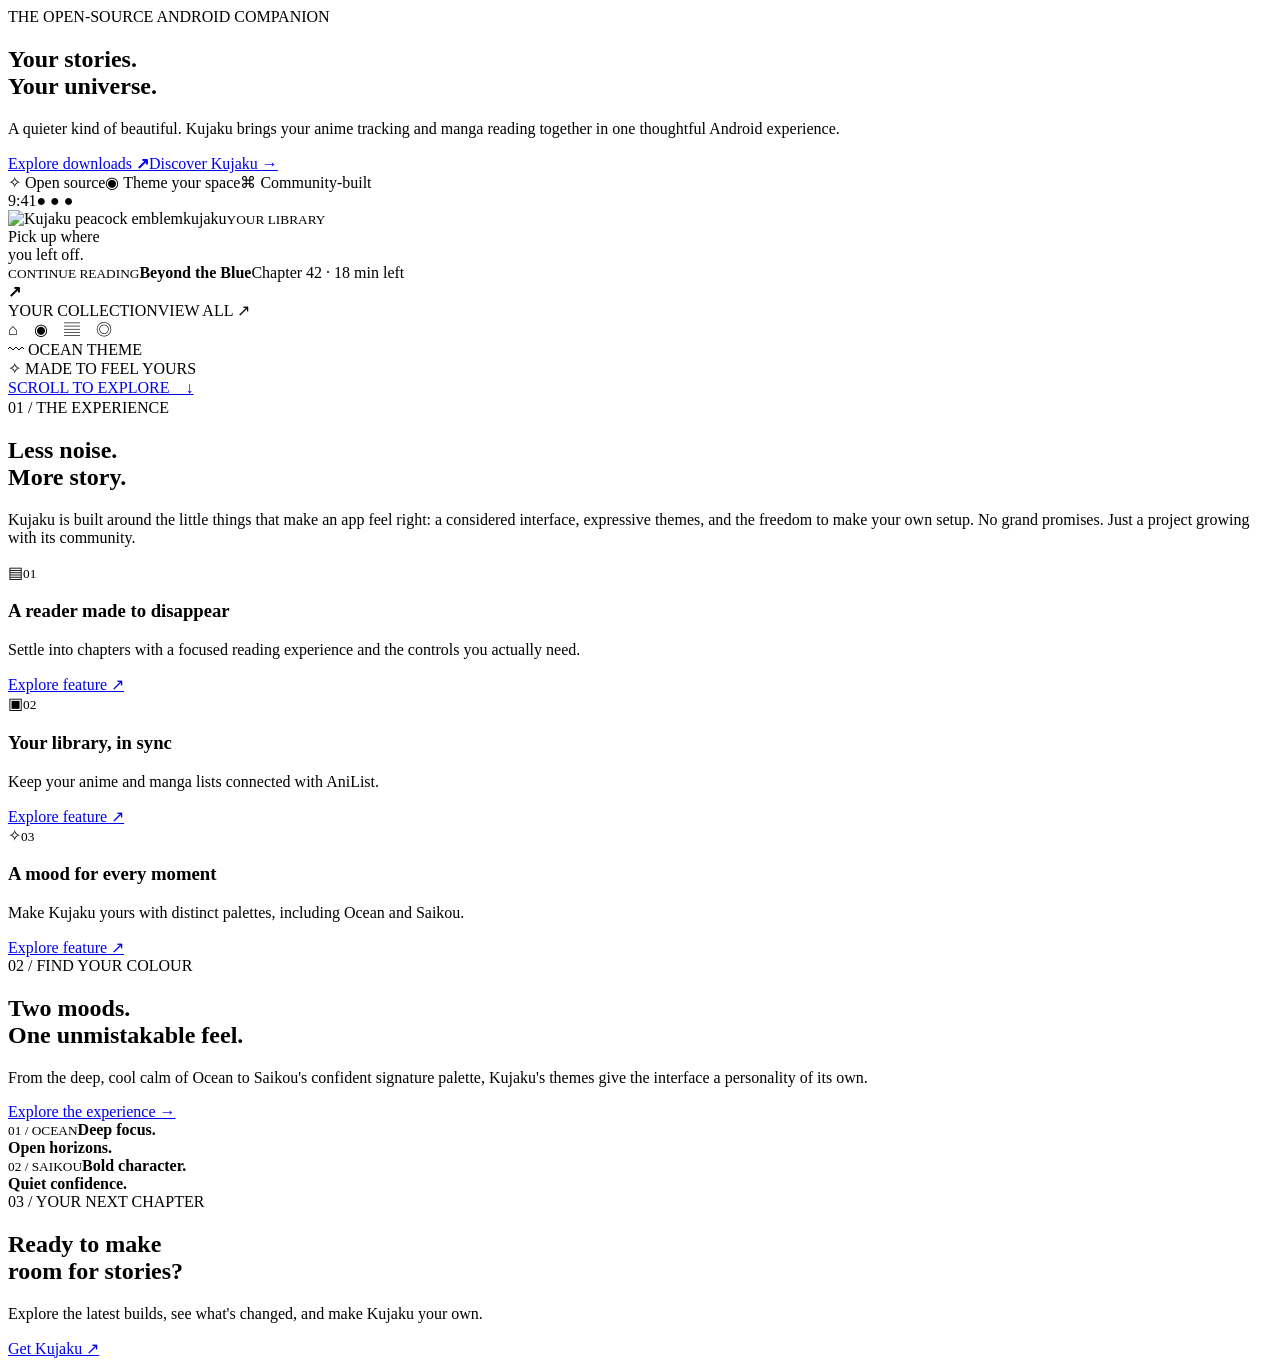
==== website/index.html @ 89265446 "Add premium multi-page Kujaku website" ====
<!doctype html><html lang="en"><head><meta charset="utf-8"><meta name="viewport" content="width=device-width,initial-scale=1"><meta name="theme-color" content="#071720"><title>Kujaku | Your stories. Your universe.</title><meta name="description" content="Discover Kujaku, a free and open-source Android app for anime tracking and manga reading. Explore a refined reader, AniList sync, expressive themes and more."><link rel="canonical" href="https://kujaku.vercel.app/"><meta property="og:type" content="website"><meta property="og:title" content="Kujaku | Your stories. Your universe."><meta property="og:description" content="A quieter kind of beautiful. Anime tracking and manga reading in one thoughtful Android experience."><meta property="og:image" content="https://raw.githubusercontent.com/Space4414/Kujaku/main/app/src/main/res/drawable-nodpi/kujaku_logo.webp"><link rel="icon" href="https://raw.githubusercontent.com/Space4414/Kujaku/main/app/src/main/res/drawable-nodpi/kujaku_logo.webp"><link rel="preconnect" href="https://fonts.googleapis.com"><link rel="preconnect" href="https://fonts.gstatic.com" crossorigin><link href="https://fonts.googleapis.com/css2?family=DM+Mono:wght@400;500&family=Manrope:wght@400;500;600;700;800&display=swap" rel="stylesheet"><link rel="stylesheet" href="/styles.css"></head><body data-page="home"><div id="site-header"></div><main><section class="hero wrap"><div class="hero-copy"><div class="eyebrow"><i></i> THE OPEN-SOURCE ANDROID COMPANION</div><h1>Your stories.<br><span class="gradient">Your universe.</span></h1><p class="lead">A quieter kind of beautiful. Kujaku brings your anime tracking and manga reading together in one thoughtful Android experience.</p><div class="actions"><a class="btn primary" href="/download.html">Explore downloads <b>↗</b></a><a class="btn quiet" href="/features.html">Discover Kujaku <b>→</b></a></div><div class="meta"><span>✧ Open source</span><span>◉ Theme your space</span><span>⌘ Community-built</span></div></div><div class="hero-art"><div class="orbit one"></div><div class="orbit two"></div><div class="phone"><div class="phone-status"><span>9:41</span><span>● ● ●</span></div><div class="phone-brand"><img src="https://raw.githubusercontent.com/Space4414/Kujaku/main/app/src/main/res/drawable-nodpi/kujaku_logo.webp" alt="Kujaku peacock emblem"><span>kujaku<small>YOUR LIBRARY</small></span></div><div class="phone-greeting">Pick up where<br>you left off.</div><div class="phone-card"><div class="poster p1"></div><div><small>CONTINUE READING</small><b>Beyond the Blue</b><span>Chapter 42 · 18 min left</span></div><b>↗</b></div><div class="phone-label"><span>YOUR COLLECTION</span><span>VIEW ALL ↗</span></div><div class="posters"><i class="poster p2"></i><i class="poster p3"></i><i class="poster p4"></i></div><div class="phone-tabs">⌂　◉　▤　◎</div></div><div class="chip chip-top">〰 OCEAN THEME</div><div class="chip chip-bottom">✧ MADE TO FEEL YOURS</div></div><a class="scroll" href="#experience">SCROLL TO EXPLORE　↓</a></section><section class="wrap intro" id="experience"><div class="kicker">01 / THE EXPERIENCE</div><div class="intro-grid"><h2>Less noise.<br><span class="muted">More story.</span></h2><p>Kujaku is built around the little things that make an app feel right: a considered interface, expressive themes, and the freedom to make your own setup. No grand promises. Just a project growing with its community.</p></div><div class="cards"><article><span class="ico">▤</span><small>01</small><h3>A reader made to disappear</h3><p>Settle into chapters with a focused reading experience and the controls you actually need.</p><a href="/features.html">Explore feature ↗</a></article><article><span class="ico">▣</span><small>02</small><h3>Your library, in sync</h3><p>Keep your anime and manga lists connected with AniList.</p><a href="/features.html">Explore feature ↗</a></article><article><span class="ico">✧</span><small>03</small><h3>A mood for every moment</h3><p>Make Kujaku yours with distinct palettes, including Ocean and Saikou.</p><a href="/features.html">Explore feature ↗</a></article></div></section><section class="theme-band"><div class="wrap theme-grid"><div><div class="kicker">02 / FIND YOUR COLOUR</div><h2>Two moods.<br><span class="muted">One unmistakable feel.</span></h2><p>From the deep, cool calm of Ocean to Saikou's confident signature palette, Kujaku's themes give the interface a personality of its own.</p><a class="text-link" href="/features.html">Explore the experience →</a></div><div class="theme-tiles"><div class="tile ocean"><small>01 / OCEAN</small><b>Deep focus.<br>Open horizons.</b><i></i></div><div class="tile saikou"><small>02 / SAIKOU</small><b>Bold character.<br>Quiet confidence.</b><i></i></div></div></div></section><section class="wrap final-cta"><div class="kicker">03 / YOUR NEXT CHAPTER</div><h2>Ready to make<br><span class="gradient">room for stories?</span></h2><p>Explore the latest builds, see what's changed, and make Kujaku your own.</p><a class="btn primary" href="/download.html">Get Kujaku ↗</a></section></main><div id="site-footer"></div><script src="/script.js" defer></script></body></html>
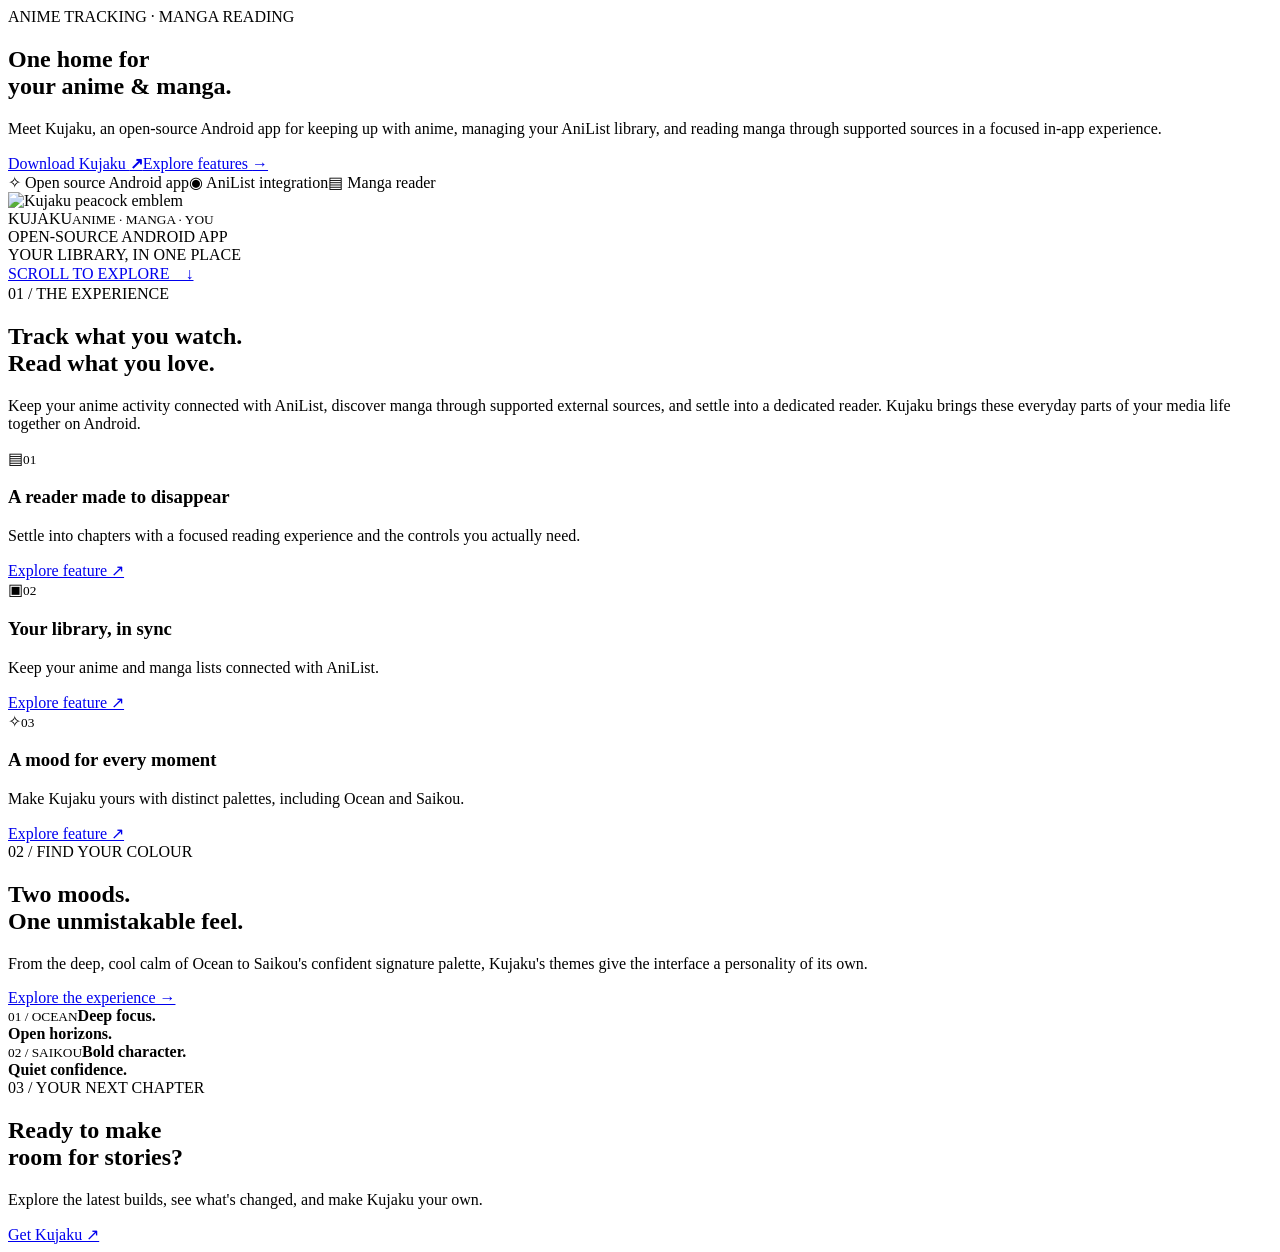
==== commit 55ce3b32: "Refocus Kujaku homepage on manga and anime" ====
--- a/website/index.html
+++ b/website/index.html
@@ -1 +1 @@
-<!doctype html><html lang="en"><head><meta charset="utf-8"><meta name="viewport" content="width=device-width,initial-scale=1"><meta name="theme-color" content="#071720"><title>Kujaku | Your stories. Your universe.</title><meta name="description" content="Discover Kujaku, a free and open-source Android app for anime tracking and manga reading. Explore a refined reader, AniList sync, expressive themes and more."><link rel="canonical" href="https://kujaku.vercel.app/"><meta property="og:type" content="website"><meta property="og:title" content="Kujaku | Your stories. Your universe."><meta property="og:description" content="A quieter kind of beautiful. Anime tracking and manga reading in one thoughtful Android experience."><meta property="og:image" content="https://raw.githubusercontent.com/Space4414/Kujaku/main/app/src/main/res/drawable-nodpi/kujaku_logo.webp"><link rel="icon" href="https://raw.githubusercontent.com/Space4414/Kujaku/main/app/src/main/res/drawable-nodpi/kujaku_logo.webp"><link rel="preconnect" href="https://fonts.googleapis.com"><link rel="preconnect" href="https://fonts.gstatic.com" crossorigin><link href="https://fonts.googleapis.com/css2?family=DM+Mono:wght@400;500&family=Manrope:wght@400;500;600;700;800&display=swap" rel="stylesheet"><link rel="stylesheet" href="/styles.css"></head><body data-page="home"><div id="site-header"></div><main><section class="hero wrap"><div class="hero-copy"><div class="eyebrow"><i></i> THE OPEN-SOURCE ANDROID COMPANION</div><h1>Your stories.<br><span class="gradient">Your universe.</span></h1><p class="lead">A quieter kind of beautiful. Kujaku brings your anime tracking and manga reading together in one thoughtful Android experience.</p><div class="actions"><a class="btn primary" href="/download.html">Explore downloads <b>↗</b></a><a class="btn quiet" href="/features.html">Discover Kujaku <b>→</b></a></div><div class="meta"><span>✧ Open source</span><span>◉ Theme your space</span><span>⌘ Community-built</span></div></div><div class="hero-art"><div class="orbit one"></div><div class="orbit two"></div><div class="phone"><div class="phone-status"><span>9:41</span><span>● ● ●</span></div><div class="phone-brand"><img src="https://raw.githubusercontent.com/Space4414/Kujaku/main/app/src/main/res/drawable-nodpi/kujaku_logo.webp" alt="Kujaku peacock emblem"><span>kujaku<small>YOUR LIBRARY</small></span></div><div class="phone-greeting">Pick up where<br>you left off.</div><div class="phone-card"><div class="poster p1"></div><div><small>CONTINUE READING</small><b>Beyond the Blue</b><span>Chapter 42 · 18 min left</span></div><b>↗</b></div><div class="phone-label"><span>YOUR COLLECTION</span><span>VIEW ALL ↗</span></div><div class="posters"><i class="poster p2"></i><i class="poster p3"></i><i class="poster p4"></i></div><div class="phone-tabs">⌂　◉　▤　◎</div></div><div class="chip chip-top">〰 OCEAN THEME</div><div class="chip chip-bottom">✧ MADE TO FEEL YOURS</div></div><a class="scroll" href="#experience">SCROLL TO EXPLORE　↓</a></section><section class="wrap intro" id="experience"><div class="kicker">01 / THE EXPERIENCE</div><div class="intro-grid"><h2>Less noise.<br><span class="muted">More story.</span></h2><p>Kujaku is built around the little things that make an app feel right: a considered interface, expressive themes, and the freedom to make your own setup. No grand promises. Just a project growing with its community.</p></div><div class="cards"><article><span class="ico">▤</span><small>01</small><h3>A reader made to disappear</h3><p>Settle into chapters with a focused reading experience and the controls you actually need.</p><a href="/features.html">Explore feature ↗</a></article><article><span class="ico">▣</span><small>02</small><h3>Your library, in sync</h3><p>Keep your anime and manga lists connected with AniList.</p><a href="/features.html">Explore feature ↗</a></article><article><span class="ico">✧</span><small>03</small><h3>A mood for every moment</h3><p>Make Kujaku yours with distinct palettes, including Ocean and Saikou.</p><a href="/features.html">Explore feature ↗</a></article></div></section><section class="theme-band"><div class="wrap theme-grid"><div><div class="kicker">02 / FIND YOUR COLOUR</div><h2>Two moods.<br><span class="muted">One unmistakable feel.</span></h2><p>From the deep, cool calm of Ocean to Saikou's confident signature palette, Kujaku's themes give the interface a personality of its own.</p><a class="text-link" href="/features.html">Explore the experience →</a></div><div class="theme-tiles"><div class="tile ocean"><small>01 / OCEAN</small><b>Deep focus.<br>Open horizons.</b><i></i></div><div class="tile saikou"><small>02 / SAIKOU</small><b>Bold character.<br>Quiet confidence.</b><i></i></div></div></div></section><section class="wrap final-cta"><div class="kicker">03 / YOUR NEXT CHAPTER</div><h2>Ready to make<br><span class="gradient">room for stories?</span></h2><p>Explore the latest builds, see what's changed, and make Kujaku your own.</p><a class="btn primary" href="/download.html">Get Kujaku ↗</a></section></main><div id="site-footer"></div><script src="/script.js" defer></script></body></html>+<!doctype html><html lang="en"><head><meta charset="utf-8"><meta name="viewport" content="width=device-width,initial-scale=1"><meta name="theme-color" content="#071720"><title>Kujaku | Your stories. Your universe.</title><meta name="description" content="Discover Kujaku, a free and open-source Android app for anime tracking and manga reading. Explore a refined reader, AniList sync, expressive themes and more."><link rel="canonical" href="https://kujaku.vercel.app/"><meta property="og:type" content="website"><meta property="og:title" content="Kujaku | Your stories. Your universe."><meta property="og:description" content="A quieter kind of beautiful. Anime tracking and manga reading in one thoughtful Android experience."><meta property="og:image" content="https://raw.githubusercontent.com/Space4414/Kujaku/main/app/src/main/res/drawable-nodpi/kujaku_logo.webp"><link rel="icon" href="https://raw.githubusercontent.com/Space4414/Kujaku/main/app/src/main/res/drawable-nodpi/kujaku_logo.webp"><link rel="preconnect" href="https://fonts.googleapis.com"><link rel="preconnect" href="https://fonts.gstatic.com" crossorigin><link href="https://fonts.googleapis.com/css2?family=DM+Mono:wght@400;500&family=Manrope:wght@400;500;600;700;800&display=swap" rel="stylesheet"><link rel="stylesheet" href="/styles.css"><script type="application/ld+json">{"@context":"https://schema.org","@type":"SoftwareApplication","name":"Kujaku","applicationCategory":"EntertainmentApplication","operatingSystem":"Android","description":"An open-source Android app for anime tracking and manga reading, with AniList integration, external sources and customizable themes.","downloadUrl":"https://github.com/Space4414/Kujaku/releases","softwareVersion":"3.2.3","author":{"@type":"Person","name":"Space4414"},"offers":{"@type":"Offer","price":"0","priceCurrency":"USD"}}</script></head><body data-page="home"><div id="site-header"></div><main><section class="hero wrap"><div class="hero-copy"><div class="eyebrow"><i></i> ANIME TRACKING · MANGA READING</div><h1>One home for<br><span class="gradient">your anime & manga.</span></h1><p class="lead">Meet Kujaku, an open-source Android app for keeping up with anime, managing your AniList library, and reading manga through supported sources in a focused in-app experience.</p><div class="actions"><a class="btn primary" href="/download.html">Download Kujaku <b>↗</b></a><a class="btn quiet" href="/features.html">Explore features <b>→</b></a></div><div class="meta"><span>✧ Open source Android app</span><span>◉ AniList integration</span><span>▤ Manga reader</span></div></div><div class="hero-art brand-art" aria-label="Kujaku peacock emblem"><div class="brand-halo"></div><div class="brand-orbit"></div><div class="brand-emblem"><img src="https://raw.githubusercontent.com/Space4414/Kujaku/main/app/src/main/res/drawable-nodpi/kujaku_logo.webp" alt="Kujaku peacock emblem"></div><div class="brand-caption"><span>KUJAKU</span><small>ANIME · MANGA · YOU</small></div><div class="brand-note note-one">OPEN-SOURCE ANDROID APP</div><div class="brand-note note-two">YOUR LIBRARY, IN ONE PLACE</div></div><a class="scroll" href="#experience">SCROLL TO EXPLORE　↓</a></section><section class="wrap intro" id="experience"><div class="kicker">01 / THE EXPERIENCE</div><div class="intro-grid"><h2>Track what you watch.<br><span class="muted">Read what you love.</span></h2><p>Keep your anime activity connected with AniList, discover manga through supported external sources, and settle into a dedicated reader. Kujaku brings these everyday parts of your media life together on Android.</p></div><div class="cards"><article><span class="ico">▤</span><small>01</small><h3>A reader made to disappear</h3><p>Settle into chapters with a focused reading experience and the controls you actually need.</p><a href="/features.html">Explore feature ↗</a></article><article><span class="ico">▣</span><small>02</small><h3>Your library, in sync</h3><p>Keep your anime and manga lists connected with AniList.</p><a href="/features.html">Explore feature ↗</a></article><article><span class="ico">✧</span><small>03</small><h3>A mood for every moment</h3><p>Make Kujaku yours with distinct palettes, including Ocean and Saikou.</p><a href="/features.html">Explore feature ↗</a></article></div></section><section class="theme-band"><div class="wrap theme-grid"><div><div class="kicker">02 / FIND YOUR COLOUR</div><h2>Two moods.<br><span class="muted">One unmistakable feel.</span></h2><p>From the deep, cool calm of Ocean to Saikou's confident signature palette, Kujaku's themes give the interface a personality of its own.</p><a class="text-link" href="/features.html">Explore the experience →</a></div><div class="theme-tiles"><div class="tile ocean"><small>01 / OCEAN</small><b>Deep focus.<br>Open horizons.</b><i></i></div><div class="tile saikou"><small>02 / SAIKOU</small><b>Bold character.<br>Quiet confidence.</b><i></i></div></div></div></section><section class="wrap final-cta"><div class="kicker">03 / YOUR NEXT CHAPTER</div><h2>Ready to make<br><span class="gradient">room for stories?</span></h2><p>Explore the latest builds, see what's changed, and make Kujaku your own.</p><a class="btn primary" href="/download.html">Get Kujaku ↗</a></section></main><div id="site-footer"></div><script src="/script.js" defer></script></body></html>
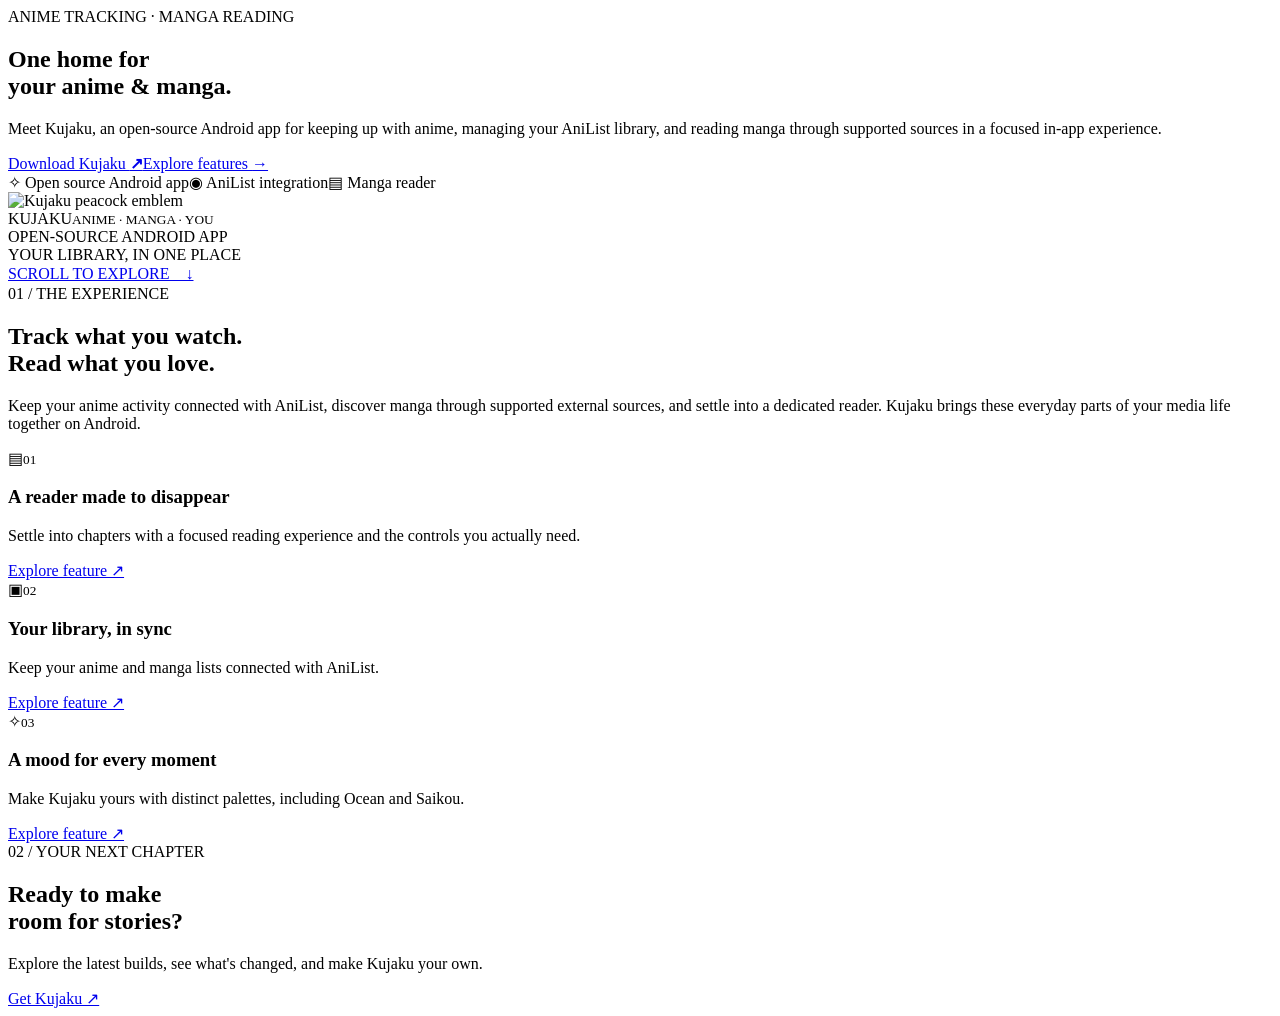
==== commit 90556069: "Remove homepage theme showcase and adopt Anton typography" ====
--- a/website/index.html
+++ b/website/index.html
@@ -1 +1 @@
-<!doctype html><html lang="en"><head><meta charset="utf-8"><meta name="viewport" content="width=device-width,initial-scale=1"><meta name="theme-color" content="#071720"><title>Kujaku | Your stories. Your universe.</title><meta name="description" content="Discover Kujaku, a free and open-source Android app for anime tracking and manga reading. Explore a refined reader, AniList sync, expressive themes and more."><link rel="canonical" href="https://kujaku.vercel.app/"><meta property="og:type" content="website"><meta property="og:title" content="Kujaku | Your stories. Your universe."><meta property="og:description" content="A quieter kind of beautiful. Anime tracking and manga reading in one thoughtful Android experience."><meta property="og:image" content="https://raw.githubusercontent.com/Space4414/Kujaku/main/app/src/main/res/drawable-nodpi/kujaku_logo.webp"><link rel="icon" href="https://raw.githubusercontent.com/Space4414/Kujaku/main/app/src/main/res/drawable-nodpi/kujaku_logo.webp"><link rel="preconnect" href="https://fonts.googleapis.com"><link rel="preconnect" href="https://fonts.gstatic.com" crossorigin><link href="https://fonts.googleapis.com/css2?family=DM+Mono:wght@400;500&family=Manrope:wght@400;500;600;700;800&display=swap" rel="stylesheet"><link rel="stylesheet" href="/styles.css"><script type="application/ld+json">{"@context":"https://schema.org","@type":"SoftwareApplication","name":"Kujaku","applicationCategory":"EntertainmentApplication","operatingSystem":"Android","description":"An open-source Android app for anime tracking and manga reading, with AniList integration, external sources and customizable themes.","downloadUrl":"https://github.com/Space4414/Kujaku/releases","softwareVersion":"3.2.3","author":{"@type":"Person","name":"Space4414"},"offers":{"@type":"Offer","price":"0","priceCurrency":"USD"}}</script></head><body data-page="home"><div id="site-header"></div><main><section class="hero wrap"><div class="hero-copy"><div class="eyebrow"><i></i> ANIME TRACKING · MANGA READING</div><h1>One home for<br><span class="gradient">your anime & manga.</span></h1><p class="lead">Meet Kujaku, an open-source Android app for keeping up with anime, managing your AniList library, and reading manga through supported sources in a focused in-app experience.</p><div class="actions"><a class="btn primary" href="/download.html">Download Kujaku <b>↗</b></a><a class="btn quiet" href="/features.html">Explore features <b>→</b></a></div><div class="meta"><span>✧ Open source Android app</span><span>◉ AniList integration</span><span>▤ Manga reader</span></div></div><div class="hero-art brand-art" aria-label="Kujaku peacock emblem"><div class="brand-halo"></div><div class="brand-orbit"></div><div class="brand-emblem"><img src="https://raw.githubusercontent.com/Space4414/Kujaku/main/app/src/main/res/drawable-nodpi/kujaku_logo.webp" alt="Kujaku peacock emblem"></div><div class="brand-caption"><span>KUJAKU</span><small>ANIME · MANGA · YOU</small></div><div class="brand-note note-one">OPEN-SOURCE ANDROID APP</div><div class="brand-note note-two">YOUR LIBRARY, IN ONE PLACE</div></div><a class="scroll" href="#experience">SCROLL TO EXPLORE　↓</a></section><section class="wrap intro" id="experience"><div class="kicker">01 / THE EXPERIENCE</div><div class="intro-grid"><h2>Track what you watch.<br><span class="muted">Read what you love.</span></h2><p>Keep your anime activity connected with AniList, discover manga through supported external sources, and settle into a dedicated reader. Kujaku brings these everyday parts of your media life together on Android.</p></div><div class="cards"><article><span class="ico">▤</span><small>01</small><h3>A reader made to disappear</h3><p>Settle into chapters with a focused reading experience and the controls you actually need.</p><a href="/features.html">Explore feature ↗</a></article><article><span class="ico">▣</span><small>02</small><h3>Your library, in sync</h3><p>Keep your anime and manga lists connected with AniList.</p><a href="/features.html">Explore feature ↗</a></article><article><span class="ico">✧</span><small>03</small><h3>A mood for every moment</h3><p>Make Kujaku yours with distinct palettes, including Ocean and Saikou.</p><a href="/features.html">Explore feature ↗</a></article></div></section><section class="theme-band"><div class="wrap theme-grid"><div><div class="kicker">02 / FIND YOUR COLOUR</div><h2>Two moods.<br><span class="muted">One unmistakable feel.</span></h2><p>From the deep, cool calm of Ocean to Saikou's confident signature palette, Kujaku's themes give the interface a personality of its own.</p><a class="text-link" href="/features.html">Explore the experience →</a></div><div class="theme-tiles"><div class="tile ocean"><small>01 / OCEAN</small><b>Deep focus.<br>Open horizons.</b><i></i></div><div class="tile saikou"><small>02 / SAIKOU</small><b>Bold character.<br>Quiet confidence.</b><i></i></div></div></div></section><section class="wrap final-cta"><div class="kicker">03 / YOUR NEXT CHAPTER</div><h2>Ready to make<br><span class="gradient">room for stories?</span></h2><p>Explore the latest builds, see what's changed, and make Kujaku your own.</p><a class="btn primary" href="/download.html">Get Kujaku ↗</a></section></main><div id="site-footer"></div><script src="/script.js" defer></script></body></html>+<!doctype html><html lang="en"><head><meta charset="utf-8"><meta name="viewport" content="width=device-width,initial-scale=1"><meta name="theme-color" content="#071720"><title>Kujaku | Anime Tracking & Manga Reading</title><meta name="description" content="Discover Kujaku, a free and open-source Android app for anime tracking and manga reading. Explore a refined reader, AniList sync, expressive themes and more."><link rel="canonical" href="https://kujaku.vercel.app/"><meta property="og:type" content="website"><meta property="og:title" content="Kujaku | Your stories. Your universe."><meta property="og:description" content="An open-source Android app for anime tracking, AniList library management and manga reading."><meta property="og:image" content="https://raw.githubusercontent.com/Space4414/Kujaku/main/app/src/main/res/drawable-nodpi/kujaku_logo.webp"><link rel="icon" href="https://raw.githubusercontent.com/Space4414/Kujaku/main/app/src/main/res/drawable-nodpi/kujaku_logo.webp"><link rel="preconnect" href="https://fonts.googleapis.com"><link rel="preconnect" href="https://fonts.gstatic.com" crossorigin><link href="https://fonts.googleapis.com/css2?family=Anton&family=DM+Mono:wght@400;500&family=Manrope:wght@400;500;600;700;800&display=swap" rel="stylesheet"><link rel="stylesheet" href="/styles.css"><script type="application/ld+json">{"@context":"https://schema.org","@type":"SoftwareApplication","name":"Kujaku","applicationCategory":"EntertainmentApplication","operatingSystem":"Android","description":"An open-source Android app for anime tracking and manga reading, with AniList integration, external sources and customizable themes.","downloadUrl":"https://github.com/Space4414/Kujaku/releases","softwareVersion":"3.2.3","author":{"@type":"Person","name":"Space4414"},"offers":{"@type":"Offer","price":"0","priceCurrency":"USD"}}</script></head><body data-page="home"><div id="site-header"></div><main><section class="hero wrap"><div class="hero-copy"><div class="eyebrow"><i></i> ANIME TRACKING · MANGA READING</div><h1>One home for<br><span class="gradient">your anime & manga.</span></h1><p class="lead">Meet Kujaku, an open-source Android app for keeping up with anime, managing your AniList library, and reading manga through supported sources in a focused in-app experience.</p><div class="actions"><a class="btn primary" href="/download.html">Download Kujaku <b>↗</b></a><a class="btn quiet" href="/features.html">Explore features <b>→</b></a></div><div class="meta"><span>✧ Open source Android app</span><span>◉ AniList integration</span><span>▤ Manga reader</span></div></div><div class="hero-art brand-art" aria-label="Kujaku peacock emblem"><div class="brand-halo"></div><div class="brand-orbit"></div><div class="brand-emblem"><img src="https://raw.githubusercontent.com/Space4414/Kujaku/main/app/src/main/res/drawable-nodpi/kujaku_logo.webp" alt="Kujaku peacock emblem"></div><div class="brand-caption"><span>KUJAKU</span><small>ANIME · MANGA · YOU</small></div><div class="brand-note note-one">OPEN-SOURCE ANDROID APP</div><div class="brand-note note-two">YOUR LIBRARY, IN ONE PLACE</div></div><a class="scroll" href="#experience">SCROLL TO EXPLORE　↓</a></section><section class="wrap intro" id="experience"><div class="kicker">01 / THE EXPERIENCE</div><div class="intro-grid"><h2>Track what you watch.<br><span class="muted">Read what you love.</span></h2><p>Keep your anime activity connected with AniList, discover manga through supported external sources, and settle into a dedicated reader. Kujaku brings these everyday parts of your media life together on Android.</p></div><div class="cards"><article><span class="ico">▤</span><small>01</small><h3>A reader made to disappear</h3><p>Settle into chapters with a focused reading experience and the controls you actually need.</p><a href="/features.html">Explore feature ↗</a></article><article><span class="ico">▣</span><small>02</small><h3>Your library, in sync</h3><p>Keep your anime and manga lists connected with AniList.</p><a href="/features.html">Explore feature ↗</a></article><article><span class="ico">✧</span><small>03</small><h3>A mood for every moment</h3><p>Make Kujaku yours with distinct palettes, including Ocean and Saikou.</p><a href="/features.html">Explore feature ↗</a></article></div></section><section class="wrap final-cta"><div class="kicker">02 / YOUR NEXT CHAPTER</div><h2>Ready to make<br><span class="gradient">room for stories?</span></h2><p>Explore the latest builds, see what's changed, and make Kujaku your own.</p><a class="btn primary" href="/download.html">Get Kujaku ↗</a></section></main><div id="site-footer"></div><script src="/script.js" defer></script></body></html>
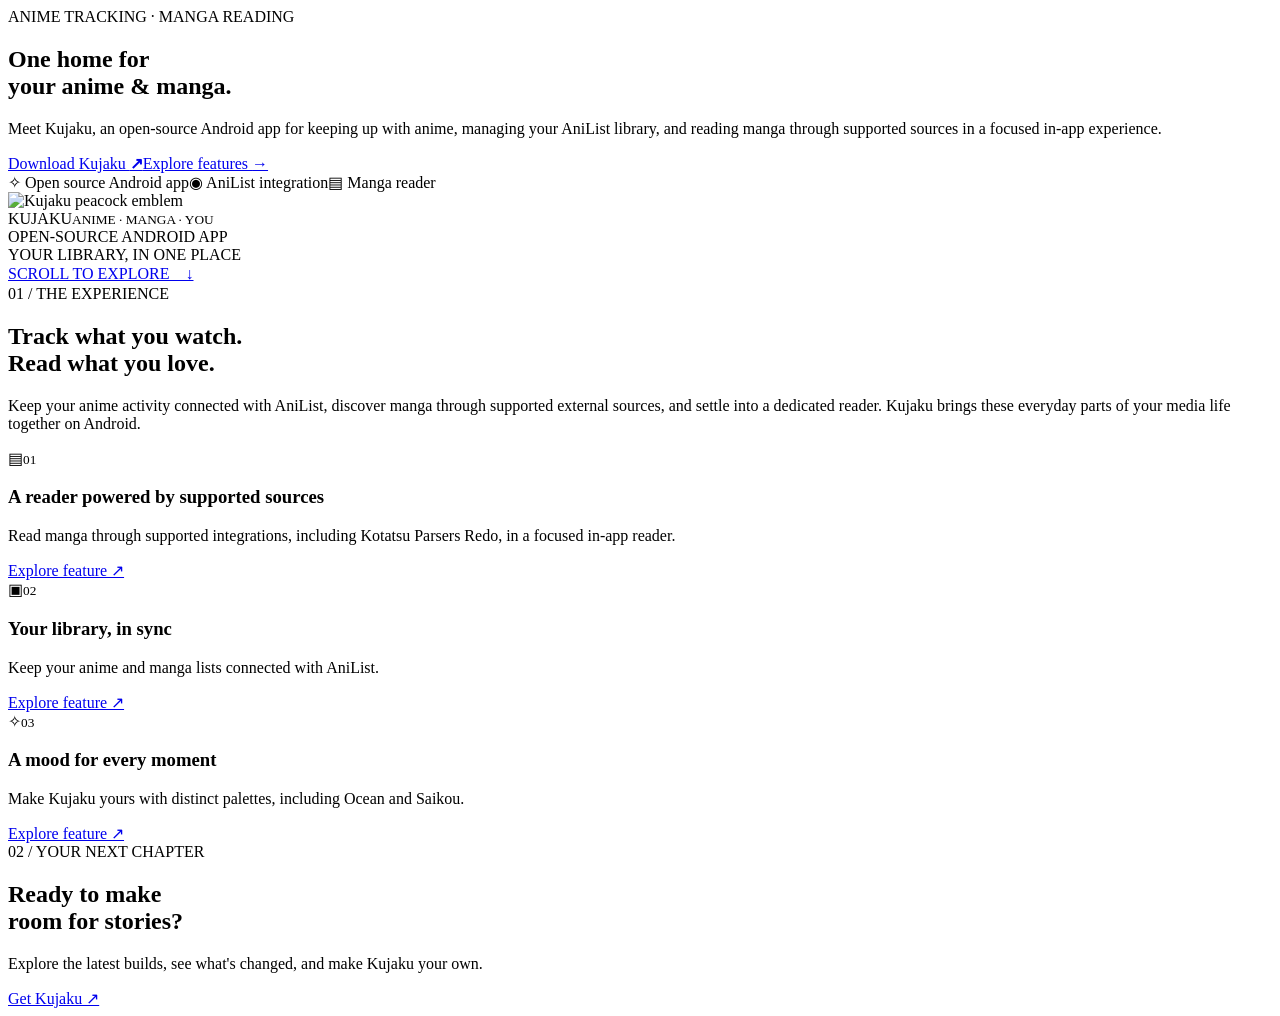
==== commit daa75468: "Highlight Kotatsu Parsers Redo on the homepage" ====
--- a/website/index.html
+++ b/website/index.html
@@ -1 +1 @@
-<!doctype html><html lang="en"><head><meta charset="utf-8"><meta name="viewport" content="width=device-width,initial-scale=1"><meta name="theme-color" content="#071720"><title>Kujaku | Anime Tracking & Manga Reading</title><meta name="description" content="Discover Kujaku, a free and open-source Android app for anime tracking and manga reading. Explore a refined reader, AniList sync, expressive themes and more."><link rel="canonical" href="https://kujaku.vercel.app/"><meta property="og:type" content="website"><meta property="og:title" content="Kujaku | Your stories. Your universe."><meta property="og:description" content="An open-source Android app for anime tracking, AniList library management and manga reading."><meta property="og:image" content="https://raw.githubusercontent.com/Space4414/Kujaku/main/app/src/main/res/drawable-nodpi/kujaku_logo.webp"><link rel="icon" href="https://raw.githubusercontent.com/Space4414/Kujaku/main/app/src/main/res/drawable-nodpi/kujaku_logo.webp"><link rel="preconnect" href="https://fonts.googleapis.com"><link rel="preconnect" href="https://fonts.gstatic.com" crossorigin><link href="https://fonts.googleapis.com/css2?family=Anton&family=DM+Mono:wght@400;500&family=Manrope:wght@400;500;600;700;800&display=swap" rel="stylesheet"><link rel="stylesheet" href="/styles.css"><script type="application/ld+json">{"@context":"https://schema.org","@type":"SoftwareApplication","name":"Kujaku","applicationCategory":"EntertainmentApplication","operatingSystem":"Android","description":"An open-source Android app for anime tracking and manga reading, with AniList integration, external sources and customizable themes.","downloadUrl":"https://github.com/Space4414/Kujaku/releases","softwareVersion":"3.2.3","author":{"@type":"Person","name":"Space4414"},"offers":{"@type":"Offer","price":"0","priceCurrency":"USD"}}</script></head><body data-page="home"><div id="site-header"></div><main><section class="hero wrap"><div class="hero-copy"><div class="eyebrow"><i></i> ANIME TRACKING · MANGA READING</div><h1>One home for<br><span class="gradient">your anime & manga.</span></h1><p class="lead">Meet Kujaku, an open-source Android app for keeping up with anime, managing your AniList library, and reading manga through supported sources in a focused in-app experience.</p><div class="actions"><a class="btn primary" href="/download.html">Download Kujaku <b>↗</b></a><a class="btn quiet" href="/features.html">Explore features <b>→</b></a></div><div class="meta"><span>✧ Open source Android app</span><span>◉ AniList integration</span><span>▤ Manga reader</span></div></div><div class="hero-art brand-art" aria-label="Kujaku peacock emblem"><div class="brand-halo"></div><div class="brand-orbit"></div><div class="brand-emblem"><img src="https://raw.githubusercontent.com/Space4414/Kujaku/main/app/src/main/res/drawable-nodpi/kujaku_logo.webp" alt="Kujaku peacock emblem"></div><div class="brand-caption"><span>KUJAKU</span><small>ANIME · MANGA · YOU</small></div><div class="brand-note note-one">OPEN-SOURCE ANDROID APP</div><div class="brand-note note-two">YOUR LIBRARY, IN ONE PLACE</div></div><a class="scroll" href="#experience">SCROLL TO EXPLORE　↓</a></section><section class="wrap intro" id="experience"><div class="kicker">01 / THE EXPERIENCE</div><div class="intro-grid"><h2>Track what you watch.<br><span class="muted">Read what you love.</span></h2><p>Keep your anime activity connected with AniList, discover manga through supported external sources, and settle into a dedicated reader. Kujaku brings these everyday parts of your media life together on Android.</p></div><div class="cards"><article><span class="ico">▤</span><small>01</small><h3>A reader made to disappear</h3><p>Settle into chapters with a focused reading experience and the controls you actually need.</p><a href="/features.html">Explore feature ↗</a></article><article><span class="ico">▣</span><small>02</small><h3>Your library, in sync</h3><p>Keep your anime and manga lists connected with AniList.</p><a href="/features.html">Explore feature ↗</a></article><article><span class="ico">✧</span><small>03</small><h3>A mood for every moment</h3><p>Make Kujaku yours with distinct palettes, including Ocean and Saikou.</p><a href="/features.html">Explore feature ↗</a></article></div></section><section class="wrap final-cta"><div class="kicker">02 / YOUR NEXT CHAPTER</div><h2>Ready to make<br><span class="gradient">room for stories?</span></h2><p>Explore the latest builds, see what's changed, and make Kujaku your own.</p><a class="btn primary" href="/download.html">Get Kujaku ↗</a></section></main><div id="site-footer"></div><script src="/script.js" defer></script></body></html>+<!doctype html><html lang="en"><head><meta charset="utf-8"><meta name="viewport" content="width=device-width,initial-scale=1"><meta name="theme-color" content="#071720"><title>Kujaku | Anime Tracking & Manga Reading</title><meta name="description" content="Discover Kujaku, a free and open-source Android app for anime tracking and manga reading. Explore a refined reader, AniList sync, expressive themes and more."><link rel="canonical" href="https://kujaku.vercel.app/"><meta property="og:type" content="website"><meta property="og:title" content="Kujaku | Your stories. Your universe."><meta property="og:description" content="An open-source Android app for anime tracking, AniList library management and manga reading."><meta property="og:image" content="https://raw.githubusercontent.com/Space4414/Kujaku/main/app/src/main/res/drawable-nodpi/kujaku_logo.webp"><link rel="icon" href="https://raw.githubusercontent.com/Space4414/Kujaku/main/app/src/main/res/drawable-nodpi/kujaku_logo.webp"><link rel="preconnect" href="https://fonts.googleapis.com"><link rel="preconnect" href="https://fonts.gstatic.com" crossorigin><link href="https://fonts.googleapis.com/css2?family=Anton&family=DM+Mono:wght@400;500&family=Manrope:wght@400;500;600;700;800&display=swap" rel="stylesheet"><link rel="stylesheet" href="/styles.css"><script type="application/ld+json">{"@context":"https://schema.org","@type":"SoftwareApplication","name":"Kujaku","applicationCategory":"EntertainmentApplication","operatingSystem":"Android","description":"An open-source Android app for anime tracking and manga reading, with AniList integration, external sources and customizable themes.","downloadUrl":"https://github.com/Space4414/Kujaku/releases","softwareVersion":"3.2.3","author":{"@type":"Person","name":"Space4414"},"offers":{"@type":"Offer","price":"0","priceCurrency":"USD"}}</script></head><body data-page="home"><div id="site-header"></div><main><section class="hero wrap"><div class="hero-copy"><div class="eyebrow"><i></i> ANIME TRACKING · MANGA READING</div><h1>One home for<br><span class="gradient">your anime & manga.</span></h1><p class="lead">Meet Kujaku, an open-source Android app for keeping up with anime, managing your AniList library, and reading manga through supported sources in a focused in-app experience.</p><div class="actions"><a class="btn primary" href="/download.html">Download Kujaku <b>↗</b></a><a class="btn quiet" href="/features.html">Explore features <b>→</b></a></div><div class="meta"><span>✧ Open source Android app</span><span>◉ AniList integration</span><span>▤ Manga reader</span></div></div><div class="hero-art brand-art" aria-label="Kujaku peacock emblem"><div class="brand-halo"></div><div class="brand-orbit"></div><div class="brand-emblem"><img src="https://raw.githubusercontent.com/Space4414/Kujaku/main/app/src/main/res/drawable-nodpi/kujaku_logo.webp" alt="Kujaku peacock emblem"></div><div class="brand-caption"><span>KUJAKU</span><small>ANIME · MANGA · YOU</small></div><div class="brand-note note-one">OPEN-SOURCE ANDROID APP</div><div class="brand-note note-two">YOUR LIBRARY, IN ONE PLACE</div></div><a class="scroll" href="#experience">SCROLL TO EXPLORE　↓</a></section><section class="wrap intro" id="experience"><div class="kicker">01 / THE EXPERIENCE</div><div class="intro-grid"><h2>Track what you watch.<br><span class="muted">Read what you love.</span></h2><p>Keep your anime activity connected with AniList, discover manga through supported external sources, and settle into a dedicated reader. Kujaku brings these everyday parts of your media life together on Android.</p></div><div class="cards"><article><span class="ico">▤</span><small>01</small><h3>A reader powered by supported sources</h3><p>Read manga through supported integrations, including Kotatsu Parsers Redo, in a focused in-app reader.</p><a href="/features.html">Explore feature ↗</a></article><article><span class="ico">▣</span><small>02</small><h3>Your library, in sync</h3><p>Keep your anime and manga lists connected with AniList.</p><a href="/features.html">Explore feature ↗</a></article><article><span class="ico">✧</span><small>03</small><h3>A mood for every moment</h3><p>Make Kujaku yours with distinct palettes, including Ocean and Saikou.</p><a href="/features.html">Explore feature ↗</a></article></div></section><section class="wrap final-cta"><div class="kicker">02 / YOUR NEXT CHAPTER</div><h2>Ready to make<br><span class="gradient">room for stories?</span></h2><p>Explore the latest builds, see what's changed, and make Kujaku your own.</p><a class="btn primary" href="/download.html">Get Kujaku ↗</a></section></main><div id="site-footer"></div><script src="/script.js" defer></script></body></html>
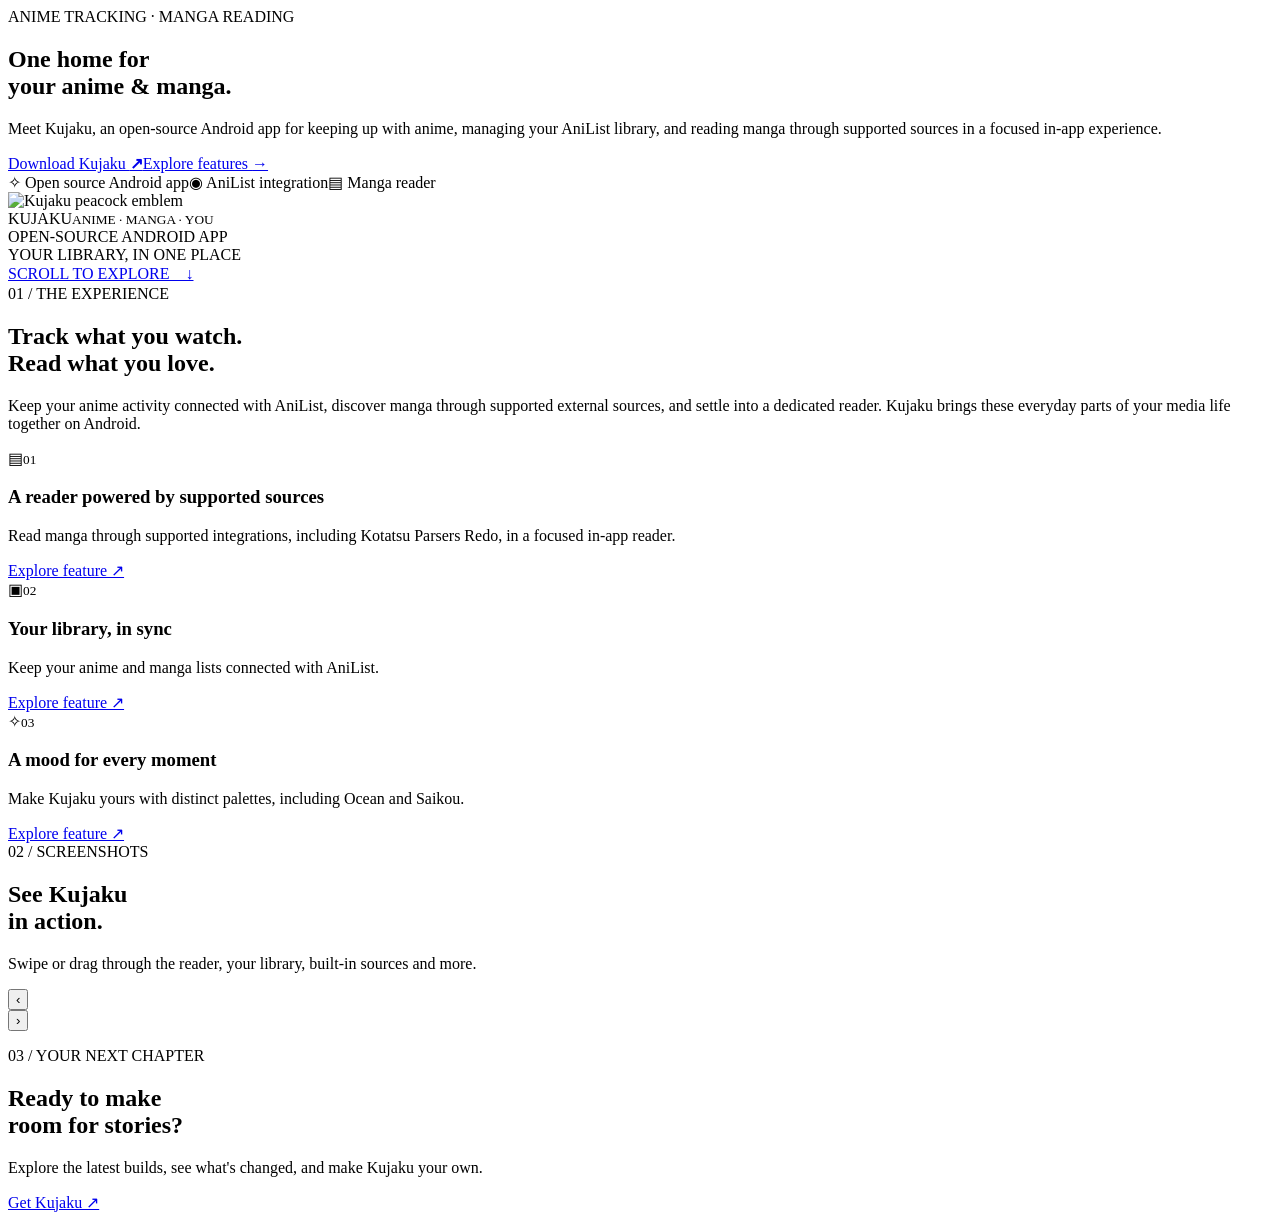
==== commit 80df6c83: "Add files via upload" ====
--- a/website/index.html
+++ b/website/index.html
@@ -1 +1 @@
-<!doctype html><html lang="en"><head><meta charset="utf-8"><meta name="viewport" content="width=device-width,initial-scale=1"><meta name="theme-color" content="#071720"><title>Kujaku | Anime Tracking & Manga Reading</title><meta name="description" content="Discover Kujaku, a free and open-source Android app for anime tracking and manga reading. Explore a refined reader, AniList sync, expressive themes and more."><link rel="canonical" href="https://kujaku.vercel.app/"><meta property="og:type" content="website"><meta property="og:title" content="Kujaku | Your stories. Your universe."><meta property="og:description" content="An open-source Android app for anime tracking, AniList library management and manga reading."><meta property="og:image" content="https://raw.githubusercontent.com/Space4414/Kujaku/main/app/src/main/res/drawable-nodpi/kujaku_logo.webp"><link rel="icon" href="https://raw.githubusercontent.com/Space4414/Kujaku/main/app/src/main/res/drawable-nodpi/kujaku_logo.webp"><link rel="preconnect" href="https://fonts.googleapis.com"><link rel="preconnect" href="https://fonts.gstatic.com" crossorigin><link href="https://fonts.googleapis.com/css2?family=Anton&family=DM+Mono:wght@400;500&family=Manrope:wght@400;500;600;700;800&display=swap" rel="stylesheet"><link rel="stylesheet" href="/styles.css"><script type="application/ld+json">{"@context":"https://schema.org","@type":"SoftwareApplication","name":"Kujaku","applicationCategory":"EntertainmentApplication","operatingSystem":"Android","description":"An open-source Android app for anime tracking and manga reading, with AniList integration, external sources and customizable themes.","downloadUrl":"https://github.com/Space4414/Kujaku/releases","softwareVersion":"3.2.3","author":{"@type":"Person","name":"Space4414"},"offers":{"@type":"Offer","price":"0","priceCurrency":"USD"}}</script></head><body data-page="home"><div id="site-header"></div><main><section class="hero wrap"><div class="hero-copy"><div class="eyebrow"><i></i> ANIME TRACKING · MANGA READING</div><h1>One home for<br><span class="gradient">your anime & manga.</span></h1><p class="lead">Meet Kujaku, an open-source Android app for keeping up with anime, managing your AniList library, and reading manga through supported sources in a focused in-app experience.</p><div class="actions"><a class="btn primary" href="/download.html">Download Kujaku <b>↗</b></a><a class="btn quiet" href="/features.html">Explore features <b>→</b></a></div><div class="meta"><span>✧ Open source Android app</span><span>◉ AniList integration</span><span>▤ Manga reader</span></div></div><div class="hero-art brand-art" aria-label="Kujaku peacock emblem"><div class="brand-halo"></div><div class="brand-orbit"></div><div class="brand-emblem"><img src="https://raw.githubusercontent.com/Space4414/Kujaku/main/app/src/main/res/drawable-nodpi/kujaku_logo.webp" alt="Kujaku peacock emblem"></div><div class="brand-caption"><span>KUJAKU</span><small>ANIME · MANGA · YOU</small></div><div class="brand-note note-one">OPEN-SOURCE ANDROID APP</div><div class="brand-note note-two">YOUR LIBRARY, IN ONE PLACE</div></div><a class="scroll" href="#experience">SCROLL TO EXPLORE　↓</a></section><section class="wrap intro" id="experience"><div class="kicker">01 / THE EXPERIENCE</div><div class="intro-grid"><h2>Track what you watch.<br><span class="muted">Read what you love.</span></h2><p>Keep your anime activity connected with AniList, discover manga through supported external sources, and settle into a dedicated reader. Kujaku brings these everyday parts of your media life together on Android.</p></div><div class="cards"><article><span class="ico">▤</span><small>01</small><h3>A reader powered by supported sources</h3><p>Read manga through supported integrations, including Kotatsu Parsers Redo, in a focused in-app reader.</p><a href="/features.html">Explore feature ↗</a></article><article><span class="ico">▣</span><small>02</small><h3>Your library, in sync</h3><p>Keep your anime and manga lists connected with AniList.</p><a href="/features.html">Explore feature ↗</a></article><article><span class="ico">✧</span><small>03</small><h3>A mood for every moment</h3><p>Make Kujaku yours with distinct palettes, including Ocean and Saikou.</p><a href="/features.html">Explore feature ↗</a></article></div></section><section class="wrap final-cta"><div class="kicker">02 / YOUR NEXT CHAPTER</div><h2>Ready to make<br><span class="gradient">room for stories?</span></h2><p>Explore the latest builds, see what's changed, and make Kujaku your own.</p><a class="btn primary" href="/download.html">Get Kujaku ↗</a></section></main><div id="site-footer"></div><script src="/script.js" defer></script></body></html>+<!doctype html><html lang="en"><head><meta charset="utf-8"><meta name="viewport" content="width=device-width,initial-scale=1"><meta name="theme-color" content="#071720"><title>Kujaku | Anime Tracking & Manga Reading</title><meta name="description" content="Discover Kujaku, a free and open-source Android app for anime tracking and manga reading. Explore a refined reader, AniList sync, expressive themes and more."><link rel="canonical" href="https://kujaku.vercel.app/"><meta property="og:type" content="website"><meta property="og:title" content="Kujaku | Your stories. Your universe."><meta property="og:description" content="An open-source Android app for anime tracking, AniList library management and manga reading."><meta property="og:image" content="https://raw.githubusercontent.com/Space4414/Kujaku/main/app/src/main/res/drawable-nodpi/kujaku_logo.webp"><link rel="icon" href="https://raw.githubusercontent.com/Space4414/Kujaku/main/app/src/main/res/drawable-nodpi/kujaku_logo.webp"><link rel="preconnect" href="https://fonts.googleapis.com"><link rel="preconnect" href="https://fonts.gstatic.com" crossorigin><link href="https://fonts.googleapis.com/css2?family=Anton&family=DM+Mono:wght@400;500&family=Manrope:wght@400;500;600;700;800&display=swap" rel="stylesheet"><link rel="stylesheet" href="/styles.css"><link rel="stylesheet" href="/screenshots.css"><script type="application/ld+json">{"@context":"https://schema.org","@type":"SoftwareApplication","name":"Kujaku","applicationCategory":"EntertainmentApplication","operatingSystem":"Android","description":"An open-source Android app for anime tracking and manga reading, with AniList integration, external sources and customizable themes.","downloadUrl":"https://github.com/Space4414/Kujaku/releases","softwareVersion":"3.2.3","author":{"@type":"Person","name":"Space4414"},"offers":{"@type":"Offer","price":"0","priceCurrency":"USD"}}</script></head><body data-page="home"><div id="site-header"></div><main><section class="hero wrap"><div class="hero-copy"><div class="eyebrow"><i></i> ANIME TRACKING · MANGA READING</div><h1>One home for<br><span class="gradient">your anime & manga.</span></h1><p class="lead">Meet Kujaku, an open-source Android app for keeping up with anime, managing your AniList library, and reading manga through supported sources in a focused in-app experience.</p><div class="actions"><a class="btn primary" href="/download.html">Download Kujaku <b>↗</b></a><a class="btn quiet" href="/features.html">Explore features <b>→</b></a></div><div class="meta"><span>✧ Open source Android app</span><span>◉ AniList integration</span><span>▤ Manga reader</span></div></div><div class="hero-art brand-art" aria-label="Kujaku peacock emblem"><div class="brand-halo"></div><div class="brand-orbit"></div><div class="brand-emblem"><img src="https://raw.githubusercontent.com/Space4414/Kujaku/main/app/src/main/res/drawable-nodpi/kujaku_logo.webp" alt="Kujaku peacock emblem"></div><div class="brand-caption"><span>KUJAKU</span><small>ANIME · MANGA · YOU</small></div><div class="brand-note note-one">OPEN-SOURCE ANDROID APP</div><div class="brand-note note-two">YOUR LIBRARY, IN ONE PLACE</div></div><a class="scroll" href="#experience">SCROLL TO EXPLORE　↓</a></section><section class="wrap intro" id="experience"><div class="kicker">01 / THE EXPERIENCE</div><div class="intro-grid"><h2>Track what you watch.<br><span class="muted">Read what you love.</span></h2><p>Keep your anime activity connected with AniList, discover manga through supported external sources, and settle into a dedicated reader. Kujaku brings these everyday parts of your media life together on Android.</p></div><div class="cards"><article><span class="ico">▤</span><small>01</small><h3>A reader powered by supported sources</h3><p>Read manga through supported integrations, including Kotatsu Parsers Redo, in a focused in-app reader.</p><a href="/features.html">Explore feature ↗</a></article><article><span class="ico">▣</span><small>02</small><h3>Your library, in sync</h3><p>Keep your anime and manga lists connected with AniList.</p><a href="/features.html">Explore feature ↗</a></article><article><span class="ico">✧</span><small>03</small><h3>A mood for every moment</h3><p>Make Kujaku yours with distinct palettes, including Ocean and Saikou.</p><a href="/features.html">Explore feature ↗</a></article></div></section><section class="wrap shots" id="screenshots" aria-labelledby="shots-title"><div class="kicker">02 / SCREENSHOTS</div><div class="shots-head"><h2 id="shots-title">See Kujaku<br><span class="gradient">in action.</span></h2><p>Swipe or drag through the reader, your library, built-in sources and more.</p></div><div class="shots-viewport" role="region" aria-roledescription="carousel" aria-label="Kujaku app screenshots"><button class="shots-btn prev" type="button" aria-label="Previous screenshot">&#8249;</button><div class="shots-track" tabindex="0"></div><button class="shots-btn next" type="button" aria-label="Next screenshot">&#8250;</button></div><div class="shots-dots"></div><p class="shots-caption" aria-live="polite"></p><noscript><p class="lead">Screenshots need JavaScript. You can also see them in the <a href="https://github.com/Space4414/Kujaku#screenshots">GitHub README</a>.</p></noscript></section><section class="wrap final-cta"><div class="kicker">03 / YOUR NEXT CHAPTER</div><h2>Ready to make<br><span class="gradient">room for stories?</span></h2><p>Explore the latest builds, see what's changed, and make Kujaku your own.</p><a class="btn primary" href="/download.html">Get Kujaku ↗</a></section></main><div id="site-footer"></div><script src="/script.js" defer></script><script src="/screenshots.js" defer></script></body></html>
